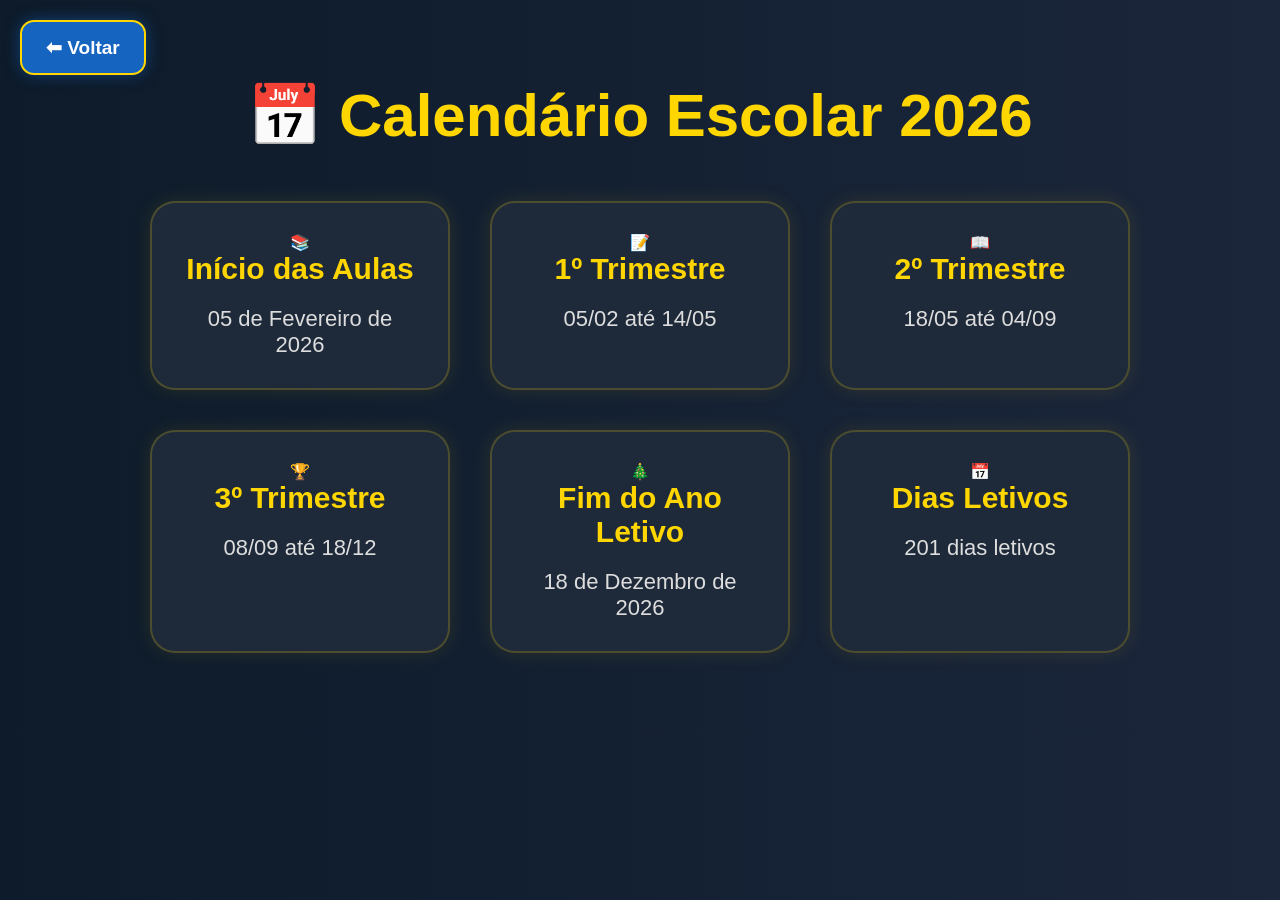
==== calendario.html @ a5d97c95 "js" ====
<!DOCTYPE html>
<html lang="pt-BR">

<head>
    <meta charset="UTF-8">
    <meta name="viewport" content="width=device-width, initial-scale=1.0">

    <title>Calendário Escolar 2026</title>

    <link rel="stylesheet" href="style.css">
</head>

<body>

    <a href="index.html" class="voltar">
        ⬅ Voltar
    </a>

    <section class="pagina">

        <h1>📅 Calendário Escolar 2026</h1>

        <div class="cards">

            <!-- AULAS -->

            <div class="card-calendario">

                <div class="icone">
                    📚
                </div>

                <h2>Início das Aulas</h2>

                <p>
                    05 de Fevereiro de 2026
                </p>

            </div>

            <!-- 1 TRIMESTRE -->

            <div class="card-calendario">

                <div class="icone">
                    📝
                </div>

                <h2>1º Trimestre</h2>

                <p>
                    05/02 até 14/05
                </p>

            </div>

            <!-- 2 TRIMESTRE -->

            <div class="card-calendario">

                <div class="icone">
                    📖
                </div>

                <h2>2º Trimestre</h2>

                <p>
                    18/05 até 04/09
                </p>

            </div>

            <!-- 3 TRIMESTRE -->

            <div class="card-calendario">

                <div class="icone">
                    🏆
                </div>

                <h2>3º Trimestre</h2>

                <p>
                    08/09 até 18/12
                </p>

            </div>

            <!-- FÉRIAS -->

            <div class="card-calendario">

                <div class="icone">
                    🎄
                </div>

                <h2>Fim do Ano Letivo</h2>

                <p>
                    18 de Dezembro de 2026
                </p>

            </div>

            <!-- DIAS LETIVOS -->

            <div class="card-calendario">

                <div class="icone">
                    📅
                </div>

                <h2>Dias Letivos</h2>

                <p>
                    201 dias letivos
                </p>

            </div>

        </div>

    </section>

</body>
</html>
---- style.css ----
/* ==================================================
   RESET
================================================== */

*{
    margin: 0;
    padding: 0;
    box-sizing: border-box;
    font-family: Arial, Helvetica, sans-serif;
}

body{
    background: linear-gradient(to right, #0d1b2a, #1b263b);
    color: white;
}

/* ==================================================
   TOPO
================================================== */

.topo{
    background: rgba(5, 15, 35, 0.95);

    display: flex;
    justify-content: space-between;
    align-items: center;

    padding: 20px 50px;

    border-bottom: 3px solid #ffd600;

    position: sticky;
    top: 0;

    z-index: 1000;
}

/* ==================================================
   LOGO
================================================== */

.logo-area{
    display: flex;
    align-items: center;
    gap: 15px;
}

.logo-area img{
    width: 75px;
    height: 75px;

    border-radius: 50%;

    cursor: pointer;

    transition: 0.4s;
}

.logo-area img:hover{
    transform: scale(1.1) rotate(5deg);

    box-shadow: 0px 0px 20px #ffd600;
}

.logo-area span{
    color: #ffd600;

    font-size: 36px;
    font-weight: bold;
}

/* ==================================================
   MENU
================================================== */

nav{
    display: flex;
    gap: 35px;
}

nav a{
    color: white;

    text-decoration: none;

    font-size: 20px;
    font-weight: bold;

    position: relative;

    transition: 0.3s;
}

nav a::after{
    content: "";

    width: 0%;
    height: 3px;

    background: #ffd600;

    position: absolute;
    left: 0;
    bottom: -6px;

    transition: 0.4s;
}

nav a:hover{
    color: #ffd600;
}

nav a:hover::after{
    width: 100%;
}

/* ==================================================
   MAIN
================================================== */

.main{
    display: flex;
    justify-content: center;
    align-items: center;

    gap: 60px;

    padding: 70px 50px;

    flex-wrap: wrap;
}

/* ==================================================
   TEXTO PRINCIPAL
================================================== */

.main-texto{
    max-width: 500px;
}

.main-texto h1{
    font-size: 75px;
    line-height: 85px;

    margin-bottom: 10px;

    color: white;
}

.main-texto p{
    color: #d4d4d4;

    font-size: 23px;
    line-height: 35px;
}

/* ==================================================
   LINHA
================================================== */

.linha{
    width: 130px;
    height: 6px;

    background: #ffd600;

    border-radius: 10px;

    margin: 25px 0;

    box-shadow: 0px 0px 15px #ffd600;
}

/* ==================================================
   BOTÃO
================================================== */

.botao{
    display: inline-block;

    margin-top: 35px;
    padding: 18px 38px;

    background: #1565c0;
    color: white;

    text-decoration: none;

    border-radius: 15px;

    font-size: 22px;
    font-weight: bold;

    border: 2px solid #ffd600;

    box-shadow: 0px 0px 20px rgba(21,101,192,0.6);

    transition: 0.4s;
}

.botao:hover{
    transform: scale(1.08);

    background: #ffd600;
    color: #0d1b2a;
}

/* ==================================================
   CARD APRESENTAÇÃO
================================================== */

.apresentacao{
    width: 470px;

    background: #1e2a3a;

    padding: 22px;

    border-radius: 30px;

    border: 2px solid rgba(255,214,0,0.2);

    box-shadow: 0px 0px 20px rgba(255,214,0,0.1);

    transition: 0.4s;
}

.apresentacao:hover{
    transform: translateY(-10px);

    box-shadow: 0px 0px 30px rgba(255,214,0,0.4);
}

.apresentacao img{
    width: 100%;

    border-radius: 20px;

    transition: 0.4s;
}

.apresentacao img:hover{
    transform: scale(1.02);
}

.apresentacao h2{
    color: #ffd600;

    margin-top: 15px;

    font-size: 42px;
}

.apresentacao p{
    color: #ddd;

    font-size: 20px;
}

/* ==================================================
   CARD SOBRE
================================================== */

.texto{
    width: 330px;

    background: #1e2a3a;

    padding: 30px;

    border-radius: 30px;

    border: 2px solid rgba(255,214,0,0.2);

    box-shadow: 0px 0px 20px rgba(255,214,0,0.1);

    transition: 0.4s;
}

.texto:hover{
    transform: scale(1.04);

    box-shadow: 0px 0px 30px rgba(255,214,0,0.4);
}

.texto h2{
    color: #ffd600;

    font-size: 42px;

    margin-bottom: 20px;
}

.texto p{
    color: #ddd;

    font-size: 20px;
    line-height: 35px;
}

.texto img{
    width: 100%;

    margin-top: 20px;

    border-radius: 20px;

    transition: 0.4s;
}

.texto img:hover{
    transform: scale(1.03);
}

/* ==================================================
   PÁGINAS
================================================== */

.pagina{
    padding: 60px;

    text-align: center;
}

.pagina h1{
    color: #ffd600;

    font-size: 60px;

    margin-bottom: 50px;
}

/* ==================================================
   CARDS
================================================== */

.cards{
    display: flex;
    justify-content: center;

    gap: 40px;

    flex-wrap: wrap;
}

/* ==================================================
   CALENDÁRIO
================================================== */

.card-calendario{
    width: 300px;

    background: #1e2a3a;

    padding: 30px;

    border-radius: 25px;

    border: 2px solid rgba(255,214,0,0.2);

    box-shadow: 0px 0px 20px rgba(255,214,0,0.1);

    transition: 0.4s;
}

.card-calendario:hover{
    transform: translateY(-10px);

    box-shadow: 0px 0px 25px rgba(255,214,0,0.5);
}

.card-calendario h2{
    color: #ffd600;

    margin-bottom: 20px;

    font-size: 30px;
}

.card-calendario p{
    color: #ddd;

    font-size: 22px;
}

/* ==================================================
   PROFESSORES
================================================== */

.prof-card{
    width: 300px;

    background: #1e2a3a;

    padding: 25px;

    border-radius: 25px;

    border: 2px solid rgba(255,214,0,0.2);

    box-shadow: 0px 0px 20px rgba(255,214,0,0.1);

    transition: 0.4s;
}

.prof-card:hover{
    transform: scale(1.05);

    box-shadow: 0px 0px 25px rgba(255,214,0,0.5);
}

.prof-card img{
    width: 100%;
    height: 250px;

    object-fit: cover;

    border-radius: 20px;
}

.prof-card h2{
    color: #ffd600;

    margin-top: 15px;

    font-size: 30px;
}

.prof-card p{
    color: #ddd;

    margin-top: 10px;

    font-size: 22px;
}

/* ==================================================
   BOTÃO PROFESSOR
================================================== */

.btn-prof{
    width: 100%;

    margin-top: 15px;

    padding: 14px;

    border: none;

    border-radius: 12px;

    background: #1565c0;

    color: white;

    font-size: 18px;
    font-weight: bold;

    cursor: pointer;

    border: 2px solid #ffd600;

    transition: 0.4s;
}

.btn-prof:hover{
    background: #ffd600;

    color: #0d1b2a;

    transform: scale(1.03);
}

/* ==================================================
   INFO PROFESSOR
================================================== */

.info-prof{
    display: none;

    margin-top: 15px;

    padding: 15px;

    background: rgba(255,255,255,0.05);

    border-radius: 15px;

    color: #ddd;

    line-height: 30px;

    animation: aparecer 0.4s;
}

/* ==================================================
   CONTATO
================================================== */

.contato-container{
    display: flex;
    justify-content: center;
    align-items: center;

    padding: 80px 20px;
}

.contato-card{
    width: 900px;

    background: linear-gradient(145deg,#1b263b,#243447);

    padding: 50px;

    border-radius: 35px;

    border: 2px solid rgba(255,214,0,0.2);

    box-shadow:
    0px 0px 25px rgba(255,214,0,0.2),
    0px 0px 50px rgba(255,214,0,0.1);

    transition: 0.4s;
}

.contato-card:hover{
    transform: translateY(-10px);

    box-shadow:
    0px 0px 35px rgba(255,214,0,0.5),
    0px 0px 60px rgba(255,214,0,0.2);
}

.contato-card h1{
    color: #ffd600;

    text-align: center;

    font-size: 80px;

    margin-bottom: 20px;
}

.descricao{
    text-align: center;

    color: #ddd;

    font-size: 28px;

    margin-bottom: 50px;
}

/* ==================================================
   INFORMAÇÕES
================================================== */

.info{
    display: grid;

    grid-template-columns: 1fr 1fr;

    gap: 30px;
}

.item{
    background: rgba(255,255,255,0.04);

    padding: 25px;

    border-radius: 20px;

    border: 1px solid rgba(255,255,255,0.05);

    transition: 0.4s;
}

.item:hover{
    transform: scale(1.03);

    background: rgba(255,214,0,0.08);

    box-shadow: 0px 0px 20px rgba(255,214,0,0.2);
}

.item h2{
    color: #ffd600;

    font-size: 30px;

    margin-bottom: 15px;
}

.item p{
    color: #eee;

    font-size: 22px;
    line-height: 35px;
}

/* ==================================================
   BOTÃO VOLTAR
================================================== */

.voltar{
    position: fixed;

    top: 20px;
    left: 20px;

    background: #1565c0;
    color: white;

    padding: 14px 24px;

    border-radius: 14px;

    text-decoration: none;

    font-size: 19px;
    font-weight: bold;

    border: 2px solid #ffd600;

    box-shadow: 0px 0px 15px rgba(21,101,192,0.5);

    transition: 0.4s;

    z-index: 9999;
}

.voltar:hover{
    transform: scale(1.08);

    background: #ffd600;
    color: #0d1b2a;
}

/* ==================================================
   ANIMAÇÃO
================================================== */

@keyframes aparecer{

    from{
        opacity: 0;
        transform: translateY(-10px);
    }

    to{
        opacity: 1;
        transform: translateY(0px);
    }
}

/* ==================================================
   RESPONSIVO
================================================== */

@media(max-width: 1200px){

    .main{
        flex-direction: column;

        text-align: center;
    }

    .main-texto h1{
        font-size: 55px;
        line-height: 65px;
    }

    .topo{
        flex-direction: column;

        gap: 20px;
    }

    nav{
        flex-wrap: wrap;

        justify-content: center;
    }
}

@media(max-width: 900px){

    .contato-card{
        width: 95%;

        padding: 30px;
    }

    .contato-card h1{
        font-size: 55px;
    }

    .descricao{
        font-size: 22px;
    }

    .info{
        grid-template-columns: 1fr;
    }
}
/* PÁGINA */

.pagina{
    padding: 80px 20px;

    text-align: center;
}

.pagina h1{
    color: #ffd600;

    font-size: 60px;

    margin-bottom: 50px;
}

/* CARDS */

.cards{
    display: flex;

    justify-content: center;

    gap: 40px;

    flex-wrap: wrap;
}

/* CARD PROFESSOR */

.prof-card{
    width: 320px;

    background: #1e2a3a;

    padding: 25px;

    border-radius: 25px;

    border: 2px solid rgba(255,214,0,0.2);

    transition: 0.4s;
}

.prof-card:hover{
    transform: translateY(-10px);

    box-shadow:
    0px 0px 25px rgba(255,214,0,0.4);
}

.prof-card img{
    width: 100%;

    height: 250px;

    object-fit: cover;

    border-radius: 20px;
}

.prof-card h2{
    color: #ffd600;

    margin-top: 15px;

    font-size: 30px;
}

.prof-card p{
    color: #ddd;

    margin-top: 10px;

    font-size: 20px;
}

/* BOTÃO */

.btn-prof{
    width: 100%;

    margin-top: 20px;

    padding: 14px;

    background: #1565c0;

    color: white;

    border: 2px solid #ffd600;

    border-radius: 12px;

    font-size: 18px;

    font-weight: bold;

    cursor: pointer;

        transition: 0.4s;
    }

    .btn-prof:hover{
        background: #ffd600;

        color: #0d1b2a;
    }

/* INFORMAÇÕES */

.info-prof{
    display: none;

    margin-top: 15px;

    padding: 15px;

    background: rgba(255,255,255,0.05);

    border-radius: 15px;

    color: #ddd;

    line-height: 30px;

    animation: aparecer 0.4s;
}

/* ANIMAÇÃO */

@keyframes aparecer{

    from{
        opacity: 0;
        transform: translateY(-10px);
    }

    to{
        opacity: 1;
        transform: translateY(0px);
    }
}
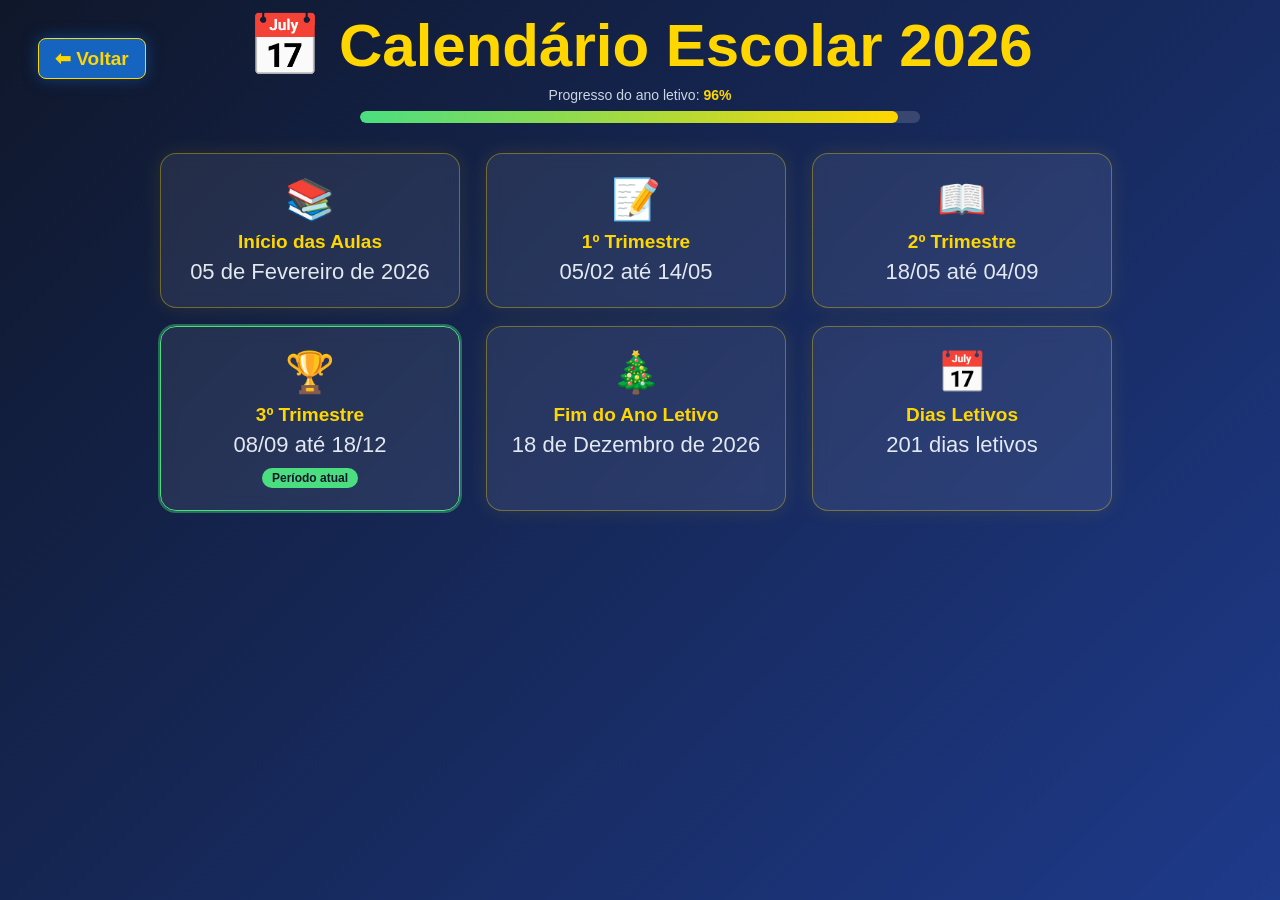
==== commit 9db0e141: "Melhora calendario.html: tema consistente, grade responsiva, destaque do período atual e barra de pr" ====
--- a/calendario.html
+++ b/calendario.html
@@ -2,125 +2,198 @@
 <html lang="pt-BR">
 
 <head>
-    <meta charset="UTF-8">
-    <meta name="viewport" content="width=device-width, initial-scale=1.0">
+  <meta charset="UTF-8">
+  <meta name="viewport" content="width=device-width, initial-scale=1.0">
 
-    <title>Calendário Escolar 2026</title>
+  <title>Calendário Escolar 2026</title>
 
-    <link rel="stylesheet" href="style.css">
+  <link rel="stylesheet" href="style.css">
+
+  <style>
+    :root {
+      --dourado: #ffd600;
+      --azul: #1565c0;
+      --escuro: #0f172a;
+      --medio: #1e3a8a;
+      --vidro: rgba(255, 255, 255, 0.08);
+      --verde: #4ade80;
+    }
+
+    * { box-sizing: border-box; }
+
+    body {
+      margin: 0;
+      font-family: Arial, Helvetica, sans-serif;
+      background: linear-gradient(135deg, var(--escuro), var(--medio));
+      color: #e2e8f0;
+      min-height: 100vh;
+    }
+
+    .voltar {
+      display: inline-block;
+      margin: 18px;
+      padding: 8px 16px;
+      color: var(--dourado);
+      text-decoration: none;
+      font-weight: bold;
+      border: 1px solid var(--dourado);
+      border-radius: 8px;
+      transition: background 0.2s, color 0.2s;
+    }
+    .voltar:hover { background: var(--dourado); color: var(--escuro); }
+
+    .pagina {
+      max-width: 1000px;
+      margin: 0 auto;
+      padding: 10px 20px 50px;
+    }
+    .pagina h1 {
+      color: var(--dourado);
+      text-align: center;
+      margin-bottom: 6px;
+    }
+
+    /* PROGRESSO DO ANO LETIVO */
+    .ano-progresso {
+      max-width: 560px;
+      margin: 0 auto 30px;
+      text-align: center;
+    }
+    .ano-progresso .rotulo {
+      font-size: 14px;
+      color: #cbd5e1;
+      margin-bottom: 8px;
+    }
+    .ano-progresso .rotulo b { color: var(--dourado); }
+    .barra-fundo {
+      height: 12px;
+      background: rgba(255, 255, 255, 0.15);
+      border-radius: 8px;
+      overflow: hidden;
+    }
+    .barra-cheia {
+      height: 100%;
+      width: 0%;
+      background: linear-gradient(90deg, var(--verde), var(--dourado));
+      border-radius: 8px;
+      transition: width 0.6s ease;
+    }
+
+    /* CARDS */
+    .cards {
+      display: grid;
+      grid-template-columns: repeat(3, 1fr);
+      gap: 18px;
+    }
+    .card-calendario {
+      background: var(--vidro);
+      border: 1px solid rgba(255, 214, 0, 0.35);
+      border-radius: 16px;
+      padding: 22px 18px;
+      text-align: center;
+      backdrop-filter: blur(8px);
+      transition: transform 0.2s, box-shadow 0.2s, border-color 0.2s;
+    }
+    .card-calendario:hover {
+      transform: translateY(-4px);
+      box-shadow: 0 12px 30px rgba(0, 0, 0, 0.35);
+    }
+    .card-calendario .icone { font-size: 40px; margin-bottom: 8px; }
+    .card-calendario h2 { color: var(--dourado); font-size: 19px; margin: 0 0 6px; }
+    .card-calendario p { color: #e2e8f0; margin: 0; }
+
+    /* CARD DO PERÍODO ATUAL */
+    .card-calendario.atual {
+      border-color: var(--verde);
+      box-shadow: 0 0 0 2px rgba(74, 222, 128, 0.4);
+    }
+    .tag-atual {
+      display: inline-block;
+      margin-top: 10px;
+      font-size: 12px;
+      font-weight: bold;
+      color: var(--escuro);
+      background: var(--verde);
+      padding: 3px 10px;
+      border-radius: 20px;
+    }
+
+    @media (max-width: 760px) { .cards { grid-template-columns: repeat(2, 1fr); } }
+    @media (max-width: 480px) { .cards { grid-template-columns: 1fr; } }
+  </style>
 </head>
 
 <body>
 
-    <a href="index.html" class="voltar">
-        ⬅ Voltar
-    </a>
+  <a href="index.html" class="voltar">⬅ Voltar</a>
 
-    <section class="pagina">
+  <section class="pagina">
 
-        <h1>📅 Calendário Escolar 2026</h1>
+    <h1>📅 Calendário Escolar 2026</h1>
 
-        <div class="cards">
+    <div class="ano-progresso">
+      <div class="rotulo" id="rotuloProgresso">Ano letivo</div>
+      <div class="barra-fundo">
+        <div class="barra-cheia" id="barraAno"></div>
+      </div>
+    </div>
 
-            <!-- AULAS -->
+    <div class="cards" id="cards"></div>
 
-            <div class="card-calendario">
+  </section>
 
-                <div class="icone">
-                    📚
-                </div>
+  <script>
+    "use strict";
 
-                <h2>Início das Aulas</h2>
+    // início e fim opcionais (Date) marcam o período; usados p/ destacar o atual
+    const EVENTOS = [
+      { icone: "📚", titulo: "Início das Aulas", texto: "05 de Fevereiro de 2026" },
+      { icone: "📝", titulo: "1º Trimestre", texto: "05/02 até 14/05", inicio: "2026-02-05", fim: "2026-05-14" },
+      { icone: "📖", titulo: "2º Trimestre", texto: "18/05 até 04/09", inicio: "2026-05-18", fim: "2026-09-04" },
+      { icone: "🏆", titulo: "3º Trimestre", texto: "08/09 até 18/12", inicio: "2026-09-08", fim: "2026-12-18" },
+      { icone: "🎄", titulo: "Fim do Ano Letivo", texto: "18 de Dezembro de 2026" },
+      { icone: "📅", titulo: "Dias Letivos", texto: "201 dias letivos" },
+    ];
 
-                <p>
-                    05 de Fevereiro de 2026
-                </p>
+    const INICIO_ANO = new Date("2026-02-05");
+    const FIM_ANO = new Date("2026-12-18");
 
-            </div>
+    function periodoAtual(hoje) {
+      return EVENTOS.some((e) => {
+        if (!e.inicio || !e.fim) return false;
+        return hoje >= new Date(e.inicio) && hoje <= new Date(e.fim) && (e._atual = true);
+      });
+    }
 
-            <!-- 1 TRIMESTRE -->
+    function render() {
+      const hoje = new Date();
+      periodoAtual(hoje);
 
-            <div class="card-calendario">
+      document.getElementById("cards").innerHTML = EVENTOS.map((e) => {
+        const atual = e._atual ? " atual" : "";
+        const tag = e._atual ? `<div class="tag-atual">Período atual</div>` : "";
+        return `
+          <div class="card-calendario${atual}">
+            <div class="icone">${e.icone}</div>
+            <h2>${e.titulo}</h2>
+            <p>${e.texto}</p>
+            ${tag}
+          </div>`;
+      }).join("");
 
-                <div class="icone">
-                    📝
-                </div>
+      // barra de progresso do ano letivo
+      let pct = 0;
+      if (hoje >= FIM_ANO) pct = 100;
+      else if (hoje > INICIO_ANO) {
+        pct = Math.round(((hoje - INICIO_ANO) / (FIM_ANO - INICIO_ANO)) * 100);
+      }
+      document.getElementById("barraAno").style.width = pct + "%";
+      document.getElementById("rotuloProgresso").innerHTML =
+        `Progresso do ano letivo: <b>${pct}%</b>`;
+    }
 
-                <h2>1º Trimestre</h2>
-
-                <p>
-                    05/02 até 14/05
-                </p>
-
-            </div>
-
-            <!-- 2 TRIMESTRE -->
-
-            <div class="card-calendario">
-
-                <div class="icone">
-                    📖
-                </div>
-
-                <h2>2º Trimestre</h2>
-
-                <p>
-                    18/05 até 04/09
-                </p>
-
-            </div>
-
-            <!-- 3 TRIMESTRE -->
-
-            <div class="card-calendario">
-
-                <div class="icone">
-                    🏆
-                </div>
-
-                <h2>3º Trimestre</h2>
-
-                <p>
-                    08/09 até 18/12
-                </p>
-
-            </div>
-
-            <!-- FÉRIAS -->
-
-            <div class="card-calendario">
-
-                <div class="icone">
-                    🎄
-                </div>
-
-                <h2>Fim do Ano Letivo</h2>
-
-                <p>
-                    18 de Dezembro de 2026
-                </p>
-
-            </div>
-
-            <!-- DIAS LETIVOS -->
-
-            <div class="card-calendario">
-
-                <div class="icone">
-                    📅
-                </div>
-
-                <h2>Dias Letivos</h2>
-
-                <p>
-                    201 dias letivos
-                </p>
-
-            </div>
-
-        </div>
-
-    </section>
+    window.onload = render;
+  </script>
 
 </body>
-</html>+</html>
